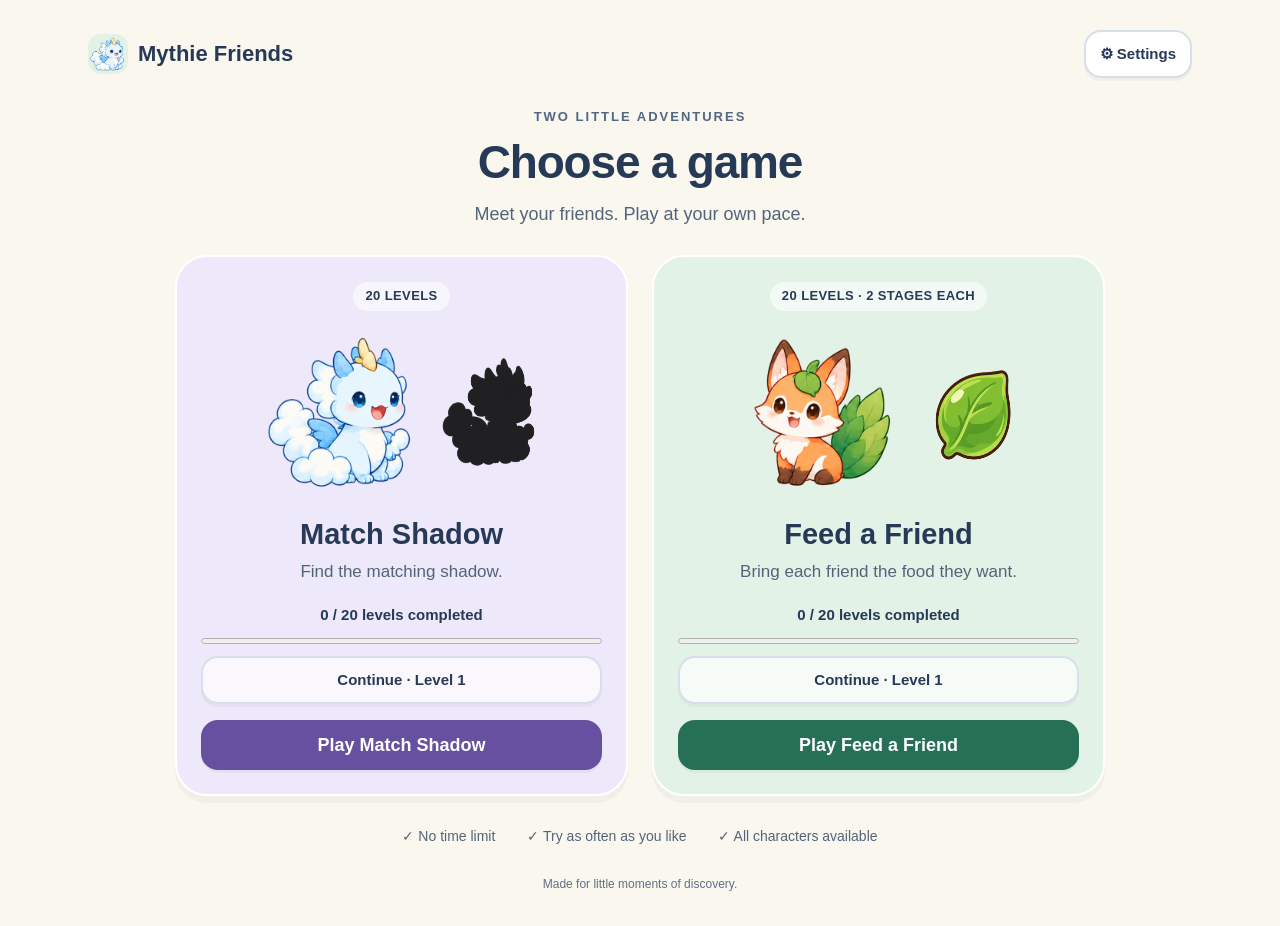
==== index.html @ 50743747 "Add files via upload" ====
<!DOCTYPE html>
<html lang="en">
<head>
<meta charset="utf-8">
<meta name="viewport" content="width=device-width, initial-scale=1">
<meta name="theme-color" content="#f9f7ee">
<title>Mythie Friends — Two Little Adventures</title>
<style>
:root{--ink:#263957;--muted:#53647a;--cream:#f9f7ee;--blue:#dff0fc;--mint:#e2f2e6;--lav:#ede8fa;--line:#d6dfea;--green:#267056;--purple:#66509f;--shadow:0 7px 0 #2639570a;--radius:28px}
*{box-sizing:border-box}body{margin:0;background:var(--cream);color:var(--ink);font-family:"Trebuchet MS",Arial,sans-serif;font-size:18px;line-height:1.45}button,input{font:inherit}button{cursor:pointer;color:var(--ink);font-weight:700;border:2px solid var(--line);background:#fff;border-radius:17px;min-height:48px;padding:10px 19px;box-shadow:0 3px 0 #2639570b;transition:background .15s,transform .15s,border-color .15s}button:hover:not(:disabled){border-color:#6b82a5;background:#f6faff}button:active:not(:disabled){transform:translateY(2px)}button:focus-visible,input:focus-visible,[tabindex]:focus-visible{outline:4px solid #a35e08;outline-offset:4px}button:disabled{cursor:default;opacity:.6}svg{display:block;width:100%;height:100%;overflow:visible;pointer-events:none}h1,h2,h3,p{margin:0}h1{font-size:clamp(30px,4vw,46px);line-height:1.13;letter-spacing:-1.2px}h2{font-size:clamp(26px,3vw,34px);line-height:1.2}h3{font-size:23px}p{color:var(--muted)}.app{max-width:1160px;margin:auto;padding:24px 28px 32px;min-height:100dvh;position:relative}.topbar{display:flex;align-items:center;justify-content:space-between;gap:14px;min-height:60px;margin-bottom:22px}.brand{font-size:22px;font-weight:900;display:flex;align-items:center;gap:10px}.brand-mark{height:40px;width:40px;background:var(--mint);border-radius:13px;display:grid;place-items:center;font-size:24px}.tools{display:flex;gap:8px;align-items:center}.small{font-size:15px;padding:9px 14px}.kicker{font-size:13px;font-weight:900;letter-spacing:2px;color:#526784;text-transform:uppercase;margin-bottom:10px}.intro{text-align:center;margin:24px auto 28px}.intro p{margin-top:12px}.game-grid{display:grid;grid-template-columns:1fr 1fr;gap:24px;max-width:930px;margin:0 auto}.game-card{border:2px solid #fff;border-radius:32px;box-shadow:var(--shadow);overflow:hidden;background:var(--lav);padding:24px;text-align:center;position:relative}.game-card.feed{background:var(--mint)}.game-card .art-row{height:188px;display:flex;justify-content:center;align-items:center;gap:8px;margin:6px 0 12px}.art-row>div{width:170px;height:180px}.art-row>div.mini-art{width:110px;height:130px}.game-card h2{font-size:29px}.game-card p{margin:8px 0 20px;font-size:17px}.pill{display:inline-block;border-radius:100px;font-size:13px;letter-spacing:.4px;font-weight:900;background:#ffffff9c;padding:5px 12px}.primary{background:var(--purple);color:white;border-color:var(--purple);min-width:160px}.primary:hover:not(:disabled){background:#554186;color:#fff;border-color:#554186}.green{background:var(--green);border-color:var(--green)}.green:hover:not(:disabled){background:#19543f;border-color:#19543f}.game-card .primary{width:100%}.home-foot{display:flex;justify-content:center;gap:12px;flex-wrap:wrap;font-size:14px;color:var(--muted);margin:26px 0}.home-foot span{padding:4px 10px}.level-wrap{max-width:870px;margin:auto}.level-grid{display:grid;grid-template-columns:repeat(5,1fr);gap:16px;margin:28px 0}.level-btn{min-height:125px;padding:15px 8px;display:flex;flex-direction:column;align-items:center;justify-content:center;gap:4px;background:var(--blue);position:relative}.level-btn strong{font-size:32px}.level-btn span{font-size:13px;color:var(--muted)}.level-btn.done{background:var(--mint);border-color:#8ab6a3}.level-btn.done:after{content:'✓';position:absolute;right:10px;top:6px;color:var(--green)}.level-help{padding:20px 24px;background:white;border:1px solid var(--line);border-radius:22px;font-size:16px}.level-help p+p{margin-top:8px}.game-heading{text-align:center;flex:1}.game-heading h1{font-size:26px;letter-spacing:-.5px}.badges{display:flex;gap:8px;justify-content:center;margin-top:7px}.badge{background:var(--blue);padding:4px 14px;border-radius:100px;font-size:14px;font-weight:900}.instruction{text-align:center;font-size:22px;font-weight:900;margin:16px 0 18px}.board{background:var(--mint);border:2px solid #fff;border-radius:var(--radius);padding:18px;box-shadow:var(--shadow)}.characters{display:grid;gap:15px;grid-template-columns:repeat(var(--count),minmax(0,1fr))}.target{border:2px solid transparent;border-radius:24px;padding:12px;text-align:center;position:relative;background:#ffffff45;min-width:0}.target .creature{height:180px;max-width:220px;margin:0 auto}.target-name{font-size:17px;font-weight:900;margin-top:4px}.target.selected{border-color:#687bad;background:#ffffffad}.target.matched{border-color:#619981;background:#fff9}.target.matched:after{content:'✓';position:absolute;top:10px;right:12px;border-radius:100%;background:#267056;color:white;width:30px;height:30px;font-weight:900;display:grid;place-items:center}.target-btn{box-shadow:none;background:transparent;border:0;border-radius:16px;padding:0;width:100%;display:block}.target-btn:hover:not(:disabled){background:#fff8}.target-btn:disabled{opacity:1}.many .target .creature{height:140px}.many .target{padding:9px 4px}.tray{background:var(--lav);border:2px solid #fff;border-radius:var(--radius);padding:18px;margin-top:18px;box-shadow:var(--shadow)}.choices{display:grid;grid-template-columns:repeat(var(--count),minmax(0,1fr));gap:15px;max-width:850px;margin:auto}.choice{position:relative;border:2px solid #d7d5e4;border-radius:22px;background:#fffcf7;padding:10px;min-width:0;display:flex;flex-direction:column;align-items:center;justify-content:center}.choice .creature{height:150px;max-width:190px;width:100%}.choice .food-art{height:97px;width:115px;max-width:100%}.choice .label{font-size:16px;margin-top:5px;line-height:1.2}.choice.correct{border-color:#568771;background:#e4f4e9;opacity:1}.choice.correct:after{content:'✓';position:absolute;top:6px;right:10px;color:var(--green)}.choice.chosen{border-color:var(--purple);outline:3px solid #66509f40;background:white}.choice.hinted{border:3px dashed #8e640e;background:#fff6d9}.feeding .characters{max-width:820px;margin:auto}.feeding .target{background:#ffffff60}.request{border-radius:20px;background:#fff;border:1px solid #b9cbd5;padding:8px 14px;display:flex;justify-content:center;align-items:center;gap:10px;max-width:350px;margin:0 auto 5px;font-size:17px;font-weight:900;min-height:69px}.request .food-art{height:50px;width:60px;flex-shrink:0}.feeding .creature{height:147px}.bowl{display:flex;align-items:center;justify-content:center;gap:7px;width:100%;max-width:260px;min-height:62px;margin:9px auto 0;border:2px dashed #6b92a7;border-radius:12px 12px 30px 30px;background:#e8f6ff;font-size:16px;box-shadow:none}.bowl.over{background:#fff3c4;border-color:#8c610a;outline:3px solid #edcc85}.bowl.fed{border-style:solid;background:#e4f2e7;border-color:#669982;opacity:1;color:#235740}.bowl .food-art{width:46px;height:40px}.food-choice{touch-action:none;user-select:none;-webkit-user-select:none;cursor:grab}.food-choice:active{cursor:grabbing}.handle{height:4px;width:25px;border-radius:20px;background:#c3bcd7;margin:0 auto 5px}.drag-source{opacity:.35}.drag-ghost{position:fixed;z-index:80;pointer-events:none;width:125px;padding:10px;background:#fff;border:3px solid #66509f;border-radius:22px;box-shadow:0 14px 30px #26395735;transform:translate(-50%,-50%)}.drag-ghost .food-art{height:85px}.drag-ghost .label{font-size:14px;text-align:center;font-weight:700}.feedback-bar{display:flex;align-items:center;gap:14px;min-height:78px;padding:16px 2px}.feedback-bar .status{flex:1;font-weight:700;font-size:18px;text-align:center}.status.success{color:#246044}.status.retry{color:#725313}.hint-btn{background:#fff2c8;border-color:#dbc890}.next-slot:empty{display:none}.help-line{text-align:center;font-size:13px;color:var(--muted);margin-top:3px}.round-end{text-align:center;margin:50px auto;max-width:600px;background:white;border-radius:32px;padding:35px;border:2px solid var(--line)}.round-end .creature{height:180px;width:200px;margin:0 auto 16px}.round-end p{margin:16px 0 24px}.button-row{display:flex;gap:12px;justify-content:center;flex-wrap:wrap}.check-mark{width:64px;height:64px;border-radius:22px;background:var(--mint);font-size:38px;margin:0 auto 20px;color:var(--green)}dialog{color:var(--ink);border:2px solid #d9e0eb;border-radius:28px;padding:28px;max-width:460px;width:calc(100% - 32px);background:#fffcf7;box-shadow:0 25px 80px #14274430}dialog::backdrop{background:#192c4f66}dialog h2{margin-bottom:15px}dialog p{margin-bottom:20px}.setting{display:flex;gap:15px;align-items:center;justify-content:space-between;padding:17px 0;border-top:1px solid var(--line)}.setting label{font-weight:700}.setting small{display:block;color:var(--muted);font-size:13px;font-weight:400}.setting input{width:25px;height:25px;accent-color:var(--green)}dialog .primary{width:100%;margin-top:18px}.sr-only{position:absolute;width:1px;height:1px;padding:0;margin:-1px;overflow:hidden;clip:rect(0,0,0,0);white-space:nowrap;border:0}.fade-in{animation:appear .24s ease-out}@keyframes appear{from{opacity:.45;transform:translateY(5px)}to{opacity:1;transform:none}}body.reduced *,body.reduced *:before,body.reduced *:after{animation:none!important;transition:none!important;scroll-behavior:auto!important}footer{text-align:center;font-size:12px;color:#617085;margin-top:26px}.mobile-title{display:none}
@media(prefers-reduced-motion:reduce){*{animation:none!important;transition:none!important}}
@media(max-width:760px){.app{padding:16px}.topbar{gap:8px;flex-wrap:wrap;margin-bottom:12px}.game-heading{order:3;flex-basis:100%;margin-top:8px}.brand{font-size:19px}.tools .small{padding:8px 11px;font-size:13px}.game-grid{gap:15px}.game-card{padding:18px 14px}.game-card .art-row{height:145px}.art-row>div{height:135px;width:125px}.art-row>div.mini-art{width:75px;height:90px}.game-card h2{font-size:23px}.game-card p{font-size:15px;min-height:44px}.level-grid{gap:10px}.level-btn{min-height:105px}.characters,.choices{gap:10px}.target .creature{height:155px}.choice .creature{height:125px}.many .target .creature{height:108px}.board,.tray{padding:12px}.request{font-size:15px;padding:7px;gap:4px}.request .food-art{width:43px;height:44px}.feeding .creature{height:130px}.feedback-bar{flex-wrap:wrap;gap:8px}.feedback-bar .status{font-size:16px;min-width:140px}.choice .label{font-size:14px}.choice .food-art{height:76px;width:90px}.instruction{font-size:20px}.bowl{font-size:14px;min-height:59px}.help-line{font-size:12px}}
@media(max-width:480px){.game-grid{grid-template-columns:1fr}.game-card{padding:18px 22px}.game-card .art-row{height:125px;margin:0}.game-card p{min-height:0;margin:6px 0 14px}.intro{margin:16px 0 22px}.intro p{font-size:16px}.level-grid{grid-template-columns:repeat(2,1fr)}.level-btn{min-height:87px;flex-direction:row;gap:15px}.level-btn strong{font-size:28px}.characters.many{grid-template-columns:repeat(2,1fr)}.choices.four{grid-template-columns:repeat(2,1fr)}.target{padding:6px}.target .creature{height:136px}.feeding .creature{height:106px}.request{flex-direction:column;font-size:13px;gap:0;min-height:94px}.request .food-art{height:42px;width:48px}.feeding .target-name{font-size:15px}.bowl{font-size:12px;min-height:53px;padding:7px}.choice .creature{height:100px}.choice{padding:7px}.choice .food-art{height:70px}.feedback-bar .status{order:3;flex-basis:100%;min-height:26px}.next-slot{margin-left:auto}.home-foot{gap:0;margin:17px 0}.round-end{padding:24px 18px;margin:25px auto}}

/* Unmodified, original PNG atlases; each cell is displayed without other cells. */
:root{--original-characters:url("[data-uri]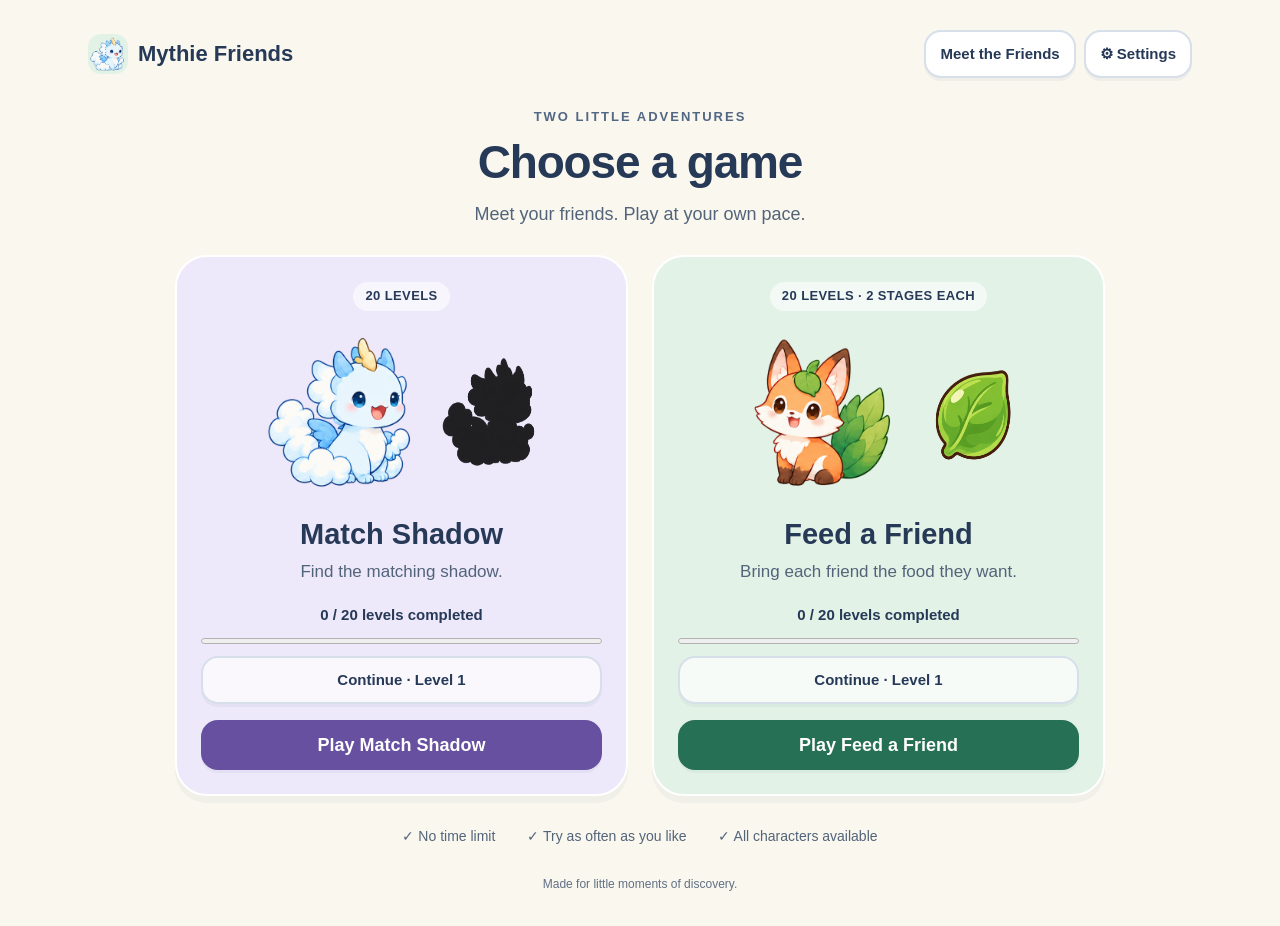
